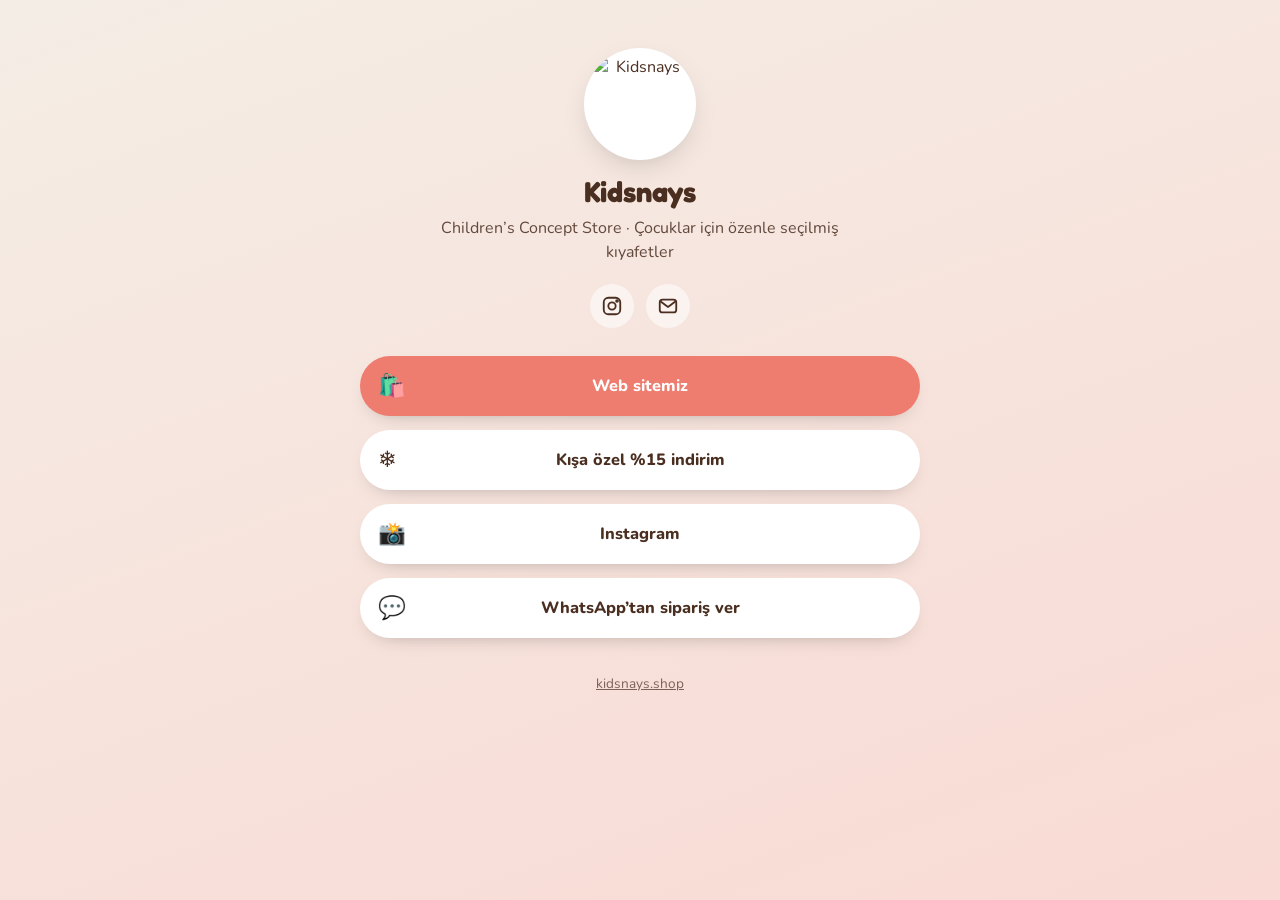
==== index.html @ eee01465 "Add files via upload" ====
<!DOCTYPE html>
<html lang="tr">
<head>
  <meta charset="UTF-8">
  <meta name="viewport" content="width=device-width, initial-scale=1">
  <title>Kidsnays — Linkler</title>
  <meta name="description" content="Kidsnays Children’s Concept Store bağlantıları">
  <link rel="icon" href="https://kidsnays.shop/images/logo.png">
  <link href="https://fonts.googleapis.com/css2?family=Fredoka:wght@600;700&family=Nunito:wght@400;700;800&display=swap" rel="stylesheet">
  <link rel="stylesheet" href="stil.css">
  <style>
    html, body { margin: 0; height: 100%; }
    * { box-sizing: border-box; }
  </style>
</head>
<body>

  <!-- Sayfa içeriği links.json dosyasından otomatik oluşur -->
  <div id="sayfa" class="lt-sayfa"></div>

  <script src="cizim.js"></script>
  <script>
    // ?t=... eklemesi tarayıcının eski kopyayı göstermesini engeller
    fetch("links.json?t=" + Date.now())
      .then(cevap => cevap.json())
      .then(veri => {
        sayfaCiz(veri, document.getElementById("sayfa"));
        document.title = veri.baslik + " — Linkler";
        document.body.style.background = veri.gecisli ? veri.arkaPlan2 : veri.arkaPlan;
      })
      .catch(() => {
        document.getElementById("sayfa").innerHTML = "<p style='padding:40px'>Linkler yüklenemedi.</p>";
      });
  </script>
</body>
</html>
---- stil.css ----
/* =====================================================
   LİNK SAYFASI TASARIMI
   Renkler links.json dosyasından (ya da admin panelinden) gelir.
   ===================================================== */
.lt-sayfa {
  --arka: #F4EDE5;
  --arka2: #F4EDE5;
  --yazi: #4A2E20;
  --buton: #FFFFFF;
  --buton-yazi: #4A2E20;
  --vurgu: #EE7C6F;
  --kose: 99px;

  min-height: 100%;
  padding: 48px 20px 40px;
  background: linear-gradient(160deg, var(--arka), var(--arka2));
  color: var(--yazi);
  font-family: "Nunito", system-ui, sans-serif;
  text-align: center;
}
.lt-icerik { max-width: 560px; margin: 0 auto; }

/* üst kısım */
.lt-logo {
  width: 112px; height: 112px; margin: 0 auto 16px;
  border-radius: 50%; background: #fff; overflow: hidden;
  display: grid; place-items: center;
  box-shadow: 0 10px 30px -12px rgba(0, 0, 0, .25);
}
.lt-logo img { width: 86%; height: 86%; object-fit: contain; }
.lt-baslik { font-family: "Fredoka", sans-serif; font-weight: 700; font-size: 1.8rem; line-height: 1.1; margin: 0; }
.lt-aciklama { margin: 8px auto 0; max-width: 40ch; opacity: .85; line-height: 1.5; }

/* sosyal medya ikonları */
.lt-sosyal { display: flex; justify-content: center; gap: 12px; margin: 20px 0 28px; }
.lt-sosyal a { width: 44px; height: 44px; border-radius: 50%; display: grid; place-items: center; color: var(--yazi); background: rgba(255, 255, 255, .55); transition: transform .2s; }
.lt-sosyal a:hover { transform: translateY(-3px); }
.lt-sosyal svg { width: 22px; height: 22px; }

/* link butonları */
.lt-linkler { display: flex; flex-direction: column; gap: 14px; }
.lt-link {
  position: relative;
  display: flex; align-items: center; justify-content: center;
  min-height: 60px; padding: 14px 56px;
  border-radius: var(--kose);
  font-weight: 800; font-size: 1.02rem; text-decoration: none;
  transition: transform .2s, box-shadow .2s;
}
.lt-link:hover { transform: translateY(-3px) scale(1.01); }
.lt-link .lt-ikon { position: absolute; left: 18px; font-size: 1.4rem; }

/* buton stilleri */
.lt-sayfa.dolgu .lt-link { background: var(--buton); color: var(--buton-yazi); box-shadow: 0 8px 22px -14px rgba(0, 0, 0, .4); }
.lt-sayfa.cizgili .lt-link { background: transparent; color: var(--yazi); border: 2px solid var(--yazi); }
.lt-sayfa.golgeli .lt-link { background: var(--buton); color: var(--buton-yazi); border: 2px solid var(--yazi); box-shadow: 5px 5px 0 var(--yazi); }

/* öne çıkan link */
.lt-sayfa .lt-link.vurgulu { background: var(--vurgu); color: #fff; border-color: var(--vurgu); animation: lt-salla 3s ease-in-out infinite; }
@keyframes lt-salla { 0%, 86%, 100% { transform: none; } 90% { transform: rotate(-2deg); } 95% { transform: rotate(2deg); } }

.lt-alt { margin-top: 36px; font-size: .85rem; opacity: .7; }
.lt-alt a { color: inherit; }

@media (prefers-reduced-motion: reduce) {
  .lt-link, .lt-sosyal a { transition: none; }
  .lt-sayfa .lt-link.vurgulu { animation: none; }
}
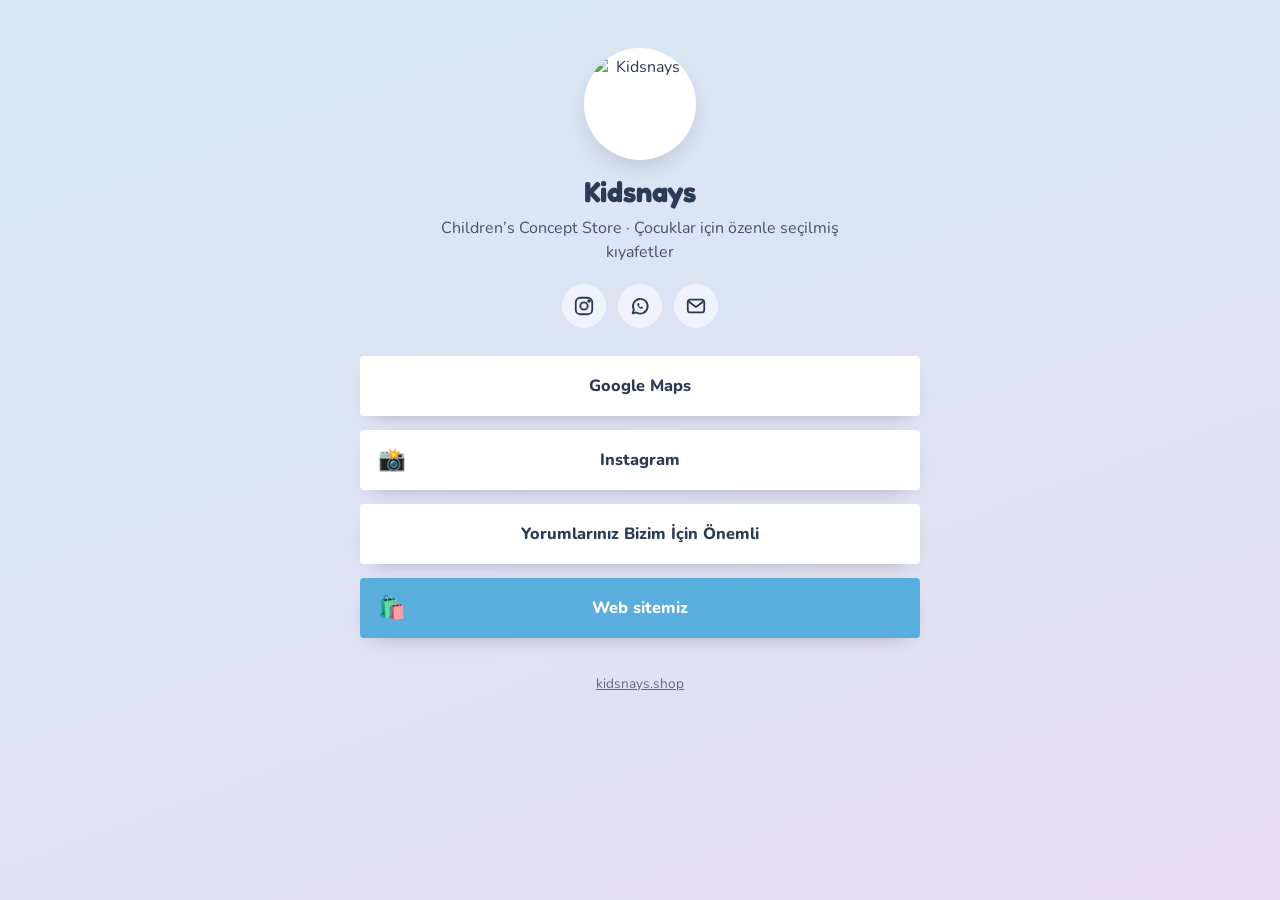
==== commit 4a85c35c: "Add files via upload" ====
--- a/index.html
+++ b/index.html
@@ -20,17 +20,31 @@
 
   <script src="cizim.js"></script>
   <script>
-    // ?t=... eklemesi tarayıcının eski kopyayı göstermesini engeller
-    fetch("links.json?t=" + Date.now())
-      .then(cevap => cevap.json())
-      .then(veri => {
-        sayfaCiz(veri, document.getElementById("sayfa"));
-        document.title = veri.baslik + " — Linkler";
-        document.body.style.background = veri.gecisli ? veri.arkaPlan2 : veri.arkaPlan;
-      })
-      .catch(() => {
-        document.getElementById("sayfa").innerHTML = "<p style='padding:40px'>Linkler yüklenemedi.</p>";
-      });
+    // Linkler doğrudan GitHub'dan okunur: panelden yayınladığın değişiklik
+    // GitHub Pages'in yeniden yayınlanmasını beklemeden ~1 dakikada görünür.
+    // GitHub'a ulaşılamazsa sitedeki links.json dosyası kullanılır.
+    const GITHUB = "https://api.github.com/repos/SerenaySaka/kidsnays-link/contents/links.json";
+
+    function cozumle(b64) {
+      const ikili = atob(b64.replace(/\n/g, ""));
+      return JSON.parse(new TextDecoder().decode(Uint8Array.from(ikili, c => c.charCodeAt(0))));
+    }
+
+    function goster(veri) {
+      sayfaCiz(veri, document.getElementById("sayfa"));
+      document.title = veri.baslik + " — Linkler";
+      document.body.style.background = veri.gecisli ? veri.arkaPlan2 : veri.arkaPlan;
+    }
+
+    fetch(GITHUB, { headers: { Accept: "application/vnd.github+json" } })
+      .then(c => { if (!c.ok) throw new Error(); return c.json(); })
+      .then(d => goster(cozumle(d.content)))
+      .catch(() =>
+        fetch("links.json?t=" + Date.now())
+          .then(c => c.json())
+          .then(goster)
+          .catch(() => { document.getElementById("sayfa").innerHTML = "<p style='padding:40px'>Linkler yüklenemedi.</p>"; })
+      );
   </script>
 </body>
 </html>
